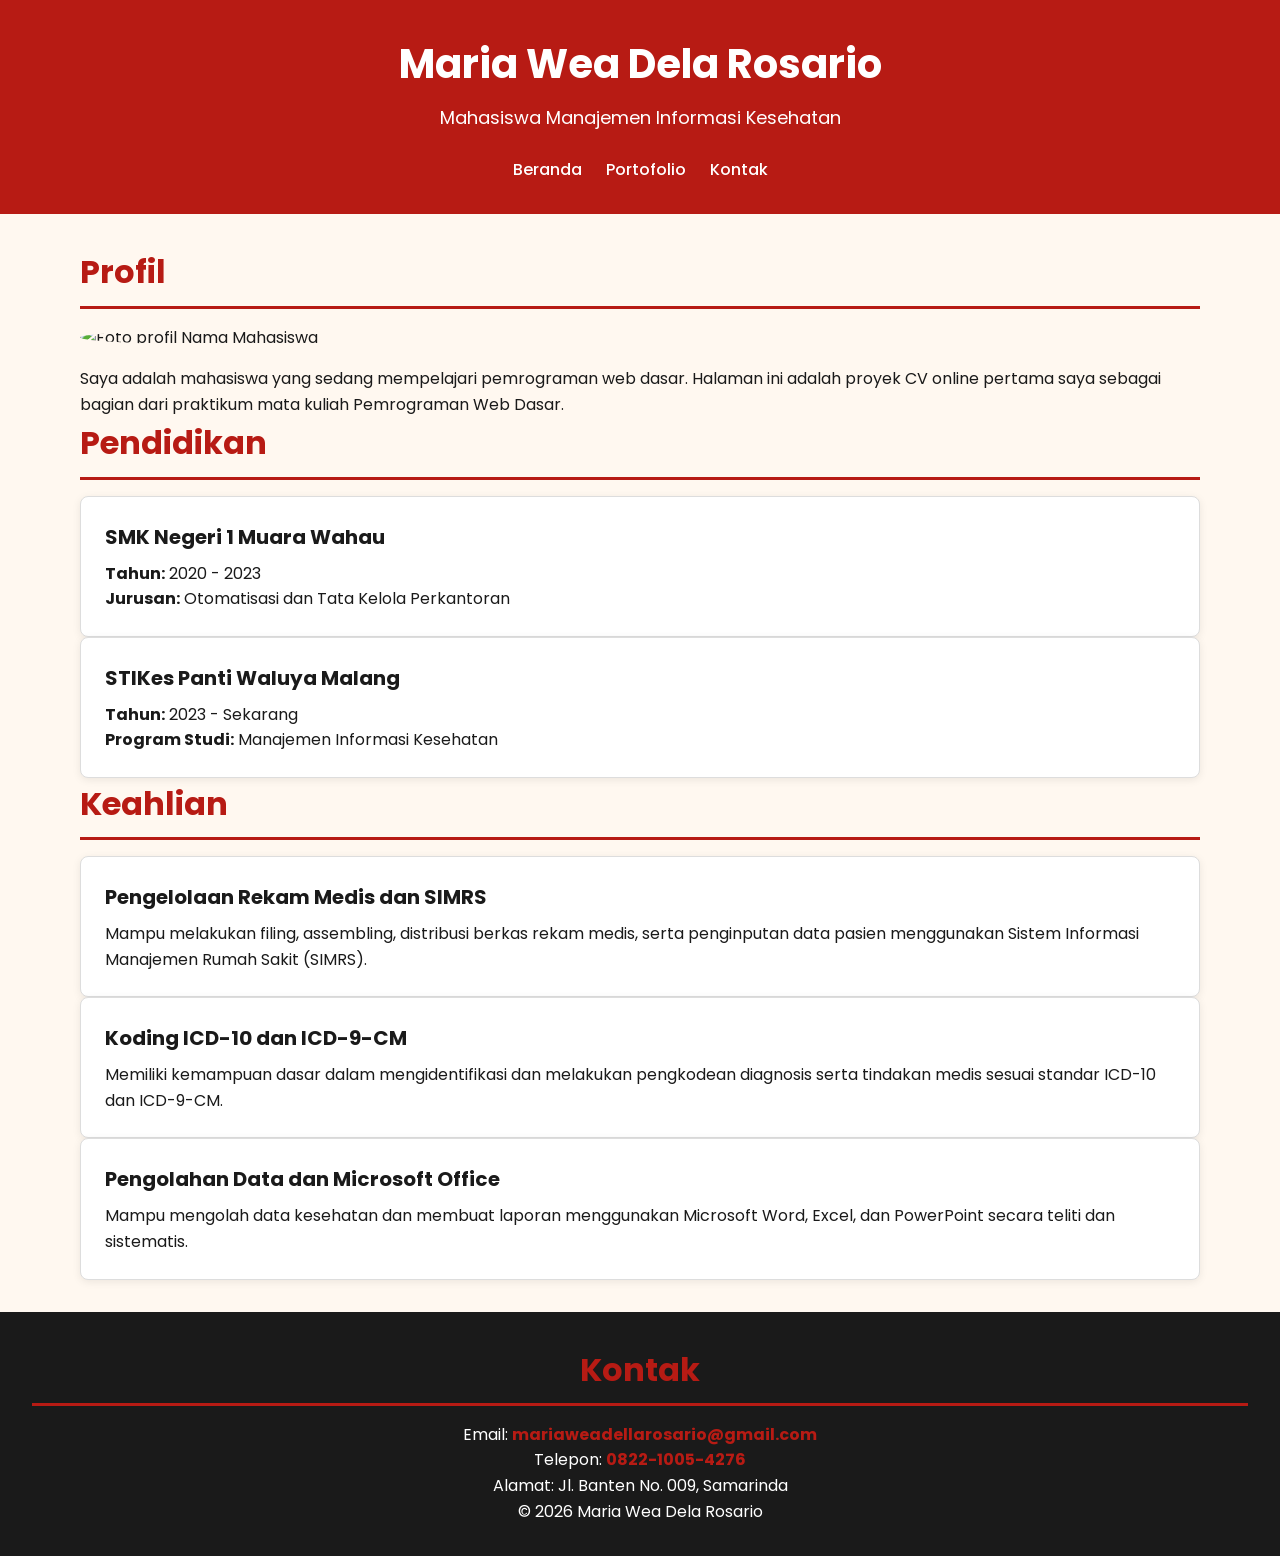
==== index.html @ 46ce523f "Tugas membuat CV" ====
<!DOCTYPE html>
<html lang="id">
<head>
    <meta charset="UTF-8">
    <meta name="viewport" content="width=device-width, initial-scale=1.0">
    <title>CV - Nama Mahasiswa</title>
    <link href="https://fonts.googleapis.com/css2?family=Poppins:wght@400;600&display=swap" rel="stylesheet">
    <link rel="stylesheet" href="css/style.css">
</head>
<body>
    <header>
        <h1>Maria Wea Dela Rosario</h1>
        <p>Mahasiswa Manajemen Informasi Kesehatan</p>
        <nav>
            <ul>
                <li><a href="index.html">Beranda</a></li>
                <li><a href="portofolio.html">Portofolio</a></li>
                <li><a href="#kontak">Kontak</a></li>
            </ul>
        </nav>
    </header>

    <main>
        <section id="profil">
            <h2>Profil</h2>
            <img src= "media/IMG_0029.JPG" alt="Foto profil Nama Mahasiswa">
            <p>Saya adalah mahasiswa yang sedang mempelajari pemrograman web dasar. 
            Halaman ini adalah proyek CV online pertama saya sebagai bagian dari praktikum 
            mata kuliah Pemrograman Web Dasar.</p>
        </section>

        <section id="pendidikan">
            <h2>Pendidikan</h2>
            <div class="kartu-container">
                <article class="kartu">
                    <h3>SMK Negeri 1 Muara Wahau</h3>
                    <p><strong>Tahun:</strong> 2020 - 2023</p>
                    <p><strong>Jurusan:</strong> Otomatisasi dan Tata Kelola Perkantoran</p>
                </article>
                <article class="kartu">
                    <h3>STIKes Panti Waluya Malang</h3>
                    <p><strong>Tahun:</strong> 2023 - Sekarang</p>
                    <p><strong>Program Studi:</strong> Manajemen Informasi Kesehatan</p>
                </article>
            </div>
        </section>

        <section id="keahlian">
            <h2>Keahlian</h2>
            <div class="kartu-container">
                <article class="kartu">
                    <h3>Pengelolaan Rekam Medis dan SIMRS</h3>
                    <p>Mampu melakukan filing, assembling, distribusi berkas rekam medis, serta penginputan data pasien menggunakan Sistem Informasi Manajemen Rumah Sakit (SIMRS).</p>
                </article>
                <article class="kartu">
                    <h3>Koding ICD-10 dan ICD-9-CM</h3>
                    <p>Memiliki kemampuan dasar dalam mengidentifikasi dan melakukan pengkodean diagnosis serta tindakan medis sesuai standar ICD-10 dan ICD-9-CM.</p>
                </article>
                <article class="kartu">
                    <h3>Pengolahan Data dan Microsoft Office</h3>
                    <p>Mampu mengolah data kesehatan dan membuat laporan menggunakan Microsoft Word, Excel, dan PowerPoint secara teliti dan sistematis.</p>
                </article>
            </div>
        </section>
    </main>

    <footer id="kontak">
        <h2>Kontak</h2>
        <p>Email: <strong>mariaweadellarosario@gmail.com</strong></p>
        <p>Telepon: <strong>0822-1005-4276</strong></p>
        <p>Alamat: Jl. Banten No. 009, Samarinda</p>
        <p>&copy; 2026 Maria Wea Dela Rosario</p>
    </footer>
</body>
</html>
---- css/style.css ----
* {
    margin: 0;
    padding: 0;
    box-sizing: border-box;
}

body {
    font-family: 'Poppins', sans-serif;
    background-color: #FFF8F0;
    color: #1a1a1a;
    line-height: 1.6;
}

header {
    background-color: #b71b14;
    color: #FFFFFF;
    text-align: center;
    padding: 2rem 1rem;  
}

header h1 {
    color: #FFFFFF;
    font-size: clamp(1.8rem, 4vw, 2.5rem);
    margin-bottom: 0.5rem;
}

header p {
    font-size: 1.125rem;
}

nav ul {
    list-style: none;
    margin-top: 1.5rem;
    display: block;
    text-align: center;
}

nav ul li {
    margin-bottom: 1rem;
}

nav ul li a {
    color: #FFFFFF;
    text-decoration: none;
    font-weight: 500;
}

main {
    width: 90%; 
    max-width: 75rem;
    margin: 2rem auto;
    padding: 0 1rem;
}

h2 {
    color: #b71b14;
    font-size: 1.5rem;
    margin-bottom: 1rem;
    border-bottom: 0.1875rem solid #b71b14; 
    padding-bottom: 0.5rem;
}

.grid-container {
    display: grid;
    grid-template-columns: 1fr;
    gap: 1.5rem;
}

.kartu {
    background-color: #FFFFFF;
    padding: 1.5rem;
    border: 0.0625rem solid #DDDDDD; 
    border-radius: 0.5rem; 
    box-shadow: 0 0.125rem 0.5rem rgba(0, 0, 0, 0.08); 
}

.kartu h3 {
    color: #1a1a1a;
    font-size: 1.25rem;
    margin-bottom: 0.5rem;
}

img {
    max-width: 100%;
    height: auto;
    display: block;
    margin: 1rem auto;
    border-radius: 50%;
}

table {
    width: 100%; 
    border-collapse: collapse;
    margin-top: 1rem;
    background-color: #FFFFFF;
}

thead {
    background-color: #b71b14;
    color: #FFFFFF;
}

th, td {
    padding: 0.75rem;
    text-align: left;
    border: 0.0625rem solid #DDDDDD; 
}

footer {
    background-color: #1a1a1a;
    color: #FFFFFF;
    text-align: center;
    padding: 2rem;
    margin-top: 2rem;
}

footer strong {
    color: #b71b14;
}

@media (min-width: 768px) {

    h2 {
        font-size: 2rem;
    }

    nav ul {
        display: flex;
        justify-content: center;
        gap: 1.5rem;
        text-align: unset;
    }

    nav ul li {
        margin-bottom: 0;
    }

    .grid-container {
        grid-template-columns: repeat(2, 1fr);
    }
}

@media (min-width: 1024px) {
    .grid-container {
        grid-template-columns: repeat(3, 1fr);
    }
}

/* ========================= */
/* TAMBAHAN BARU */
/* MEDIA QUERY LANDSCAPE */
/* ========================= */

@media (max-width: 768px) and (orientation: landscape) {

    header {
        padding: 1rem 0.5rem;
    }

    header h1 {
        font-size: 1.5rem;
    }

    header p {
        font-size: 1rem;
    }
}
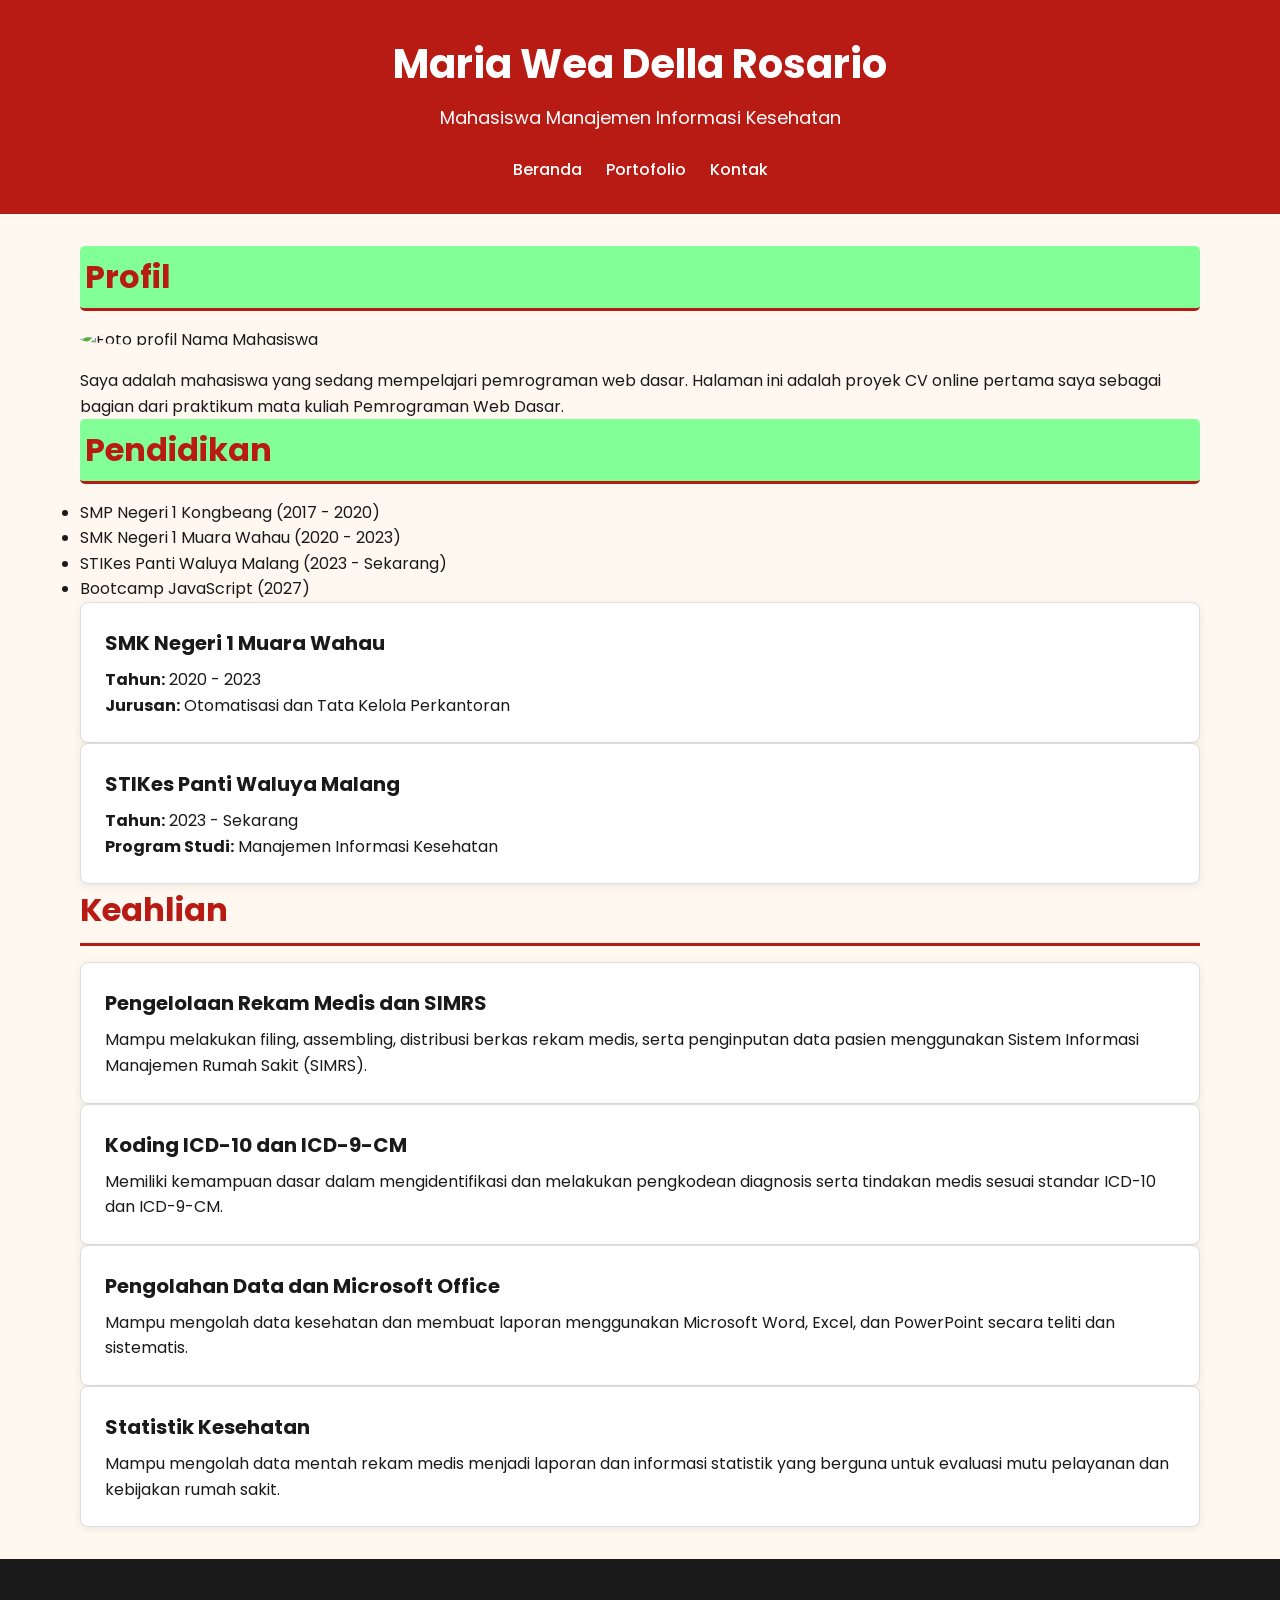
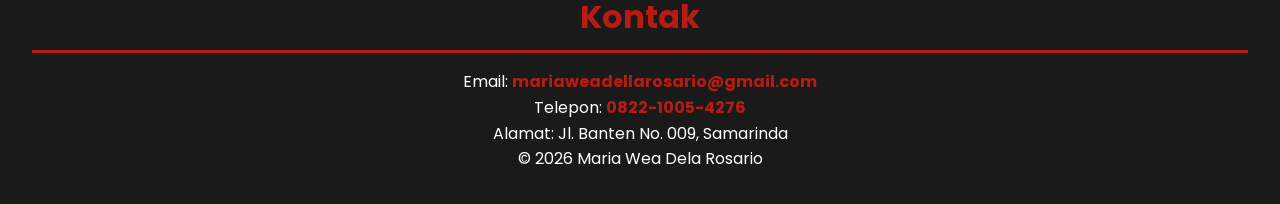
==== commit d73f554c: "Implementasi DOM Manipulation untuk konten dinamis Implementasi DOM Manipulation untuk konten dinami" ====
--- a/index.html
+++ b/index.html
@@ -1,4 +1,4 @@
-<!DOCTYPE html>
+ <!DOCTYPE html>
 <html lang="id">
 <head>
     <meta charset="UTF-8">
@@ -22,7 +22,7 @@
 
     <main>
         <section id="profil">
-            <h2>Profil</h2>
+            <h2 class="highlight">Profil</h2>
             <img src= "media/IMG_0029.JPG" alt="Foto profil Nama Mahasiswa">
             <p>Saya adalah mahasiswa yang sedang mempelajari pemrograman web dasar. 
             Halaman ini adalah proyek CV online pertama saya sebagai bagian dari praktikum 
@@ -31,6 +31,7 @@
 
         <section id="pendidikan">
             <h2>Pendidikan</h2>
+            <ul id="list-pendidikan"></ul>  
             <div class="kartu-container">
                 <article class="kartu">
                     <h3>SMK Negeri 1 Muara Wahau</h3>
@@ -71,5 +72,8 @@
         <p>Alamat: Jl. Banten No. 009, Samarinda</p>
         <p>&copy; 2026 Maria Wea Dela Rosario</p>
     </footer>
+    
+<script src="js/script.js"></script>
+
 </body>
 </html>
--- a/css/style.css
+++ b/css/style.css
@@ -146,11 +146,6 @@
     }
 }
 
-/* ========================= */
-/* TAMBAHAN BARU */
-/* MEDIA QUERY LANDSCAPE */
-/* ========================= */
-
 @media (max-width: 768px) and (orientation: landscape) {
 
     header {
@@ -164,4 +159,9 @@
     header p {
         font-size: 1rem;
     }
+}
+.highlight {
+    background-color: #82ff97;
+    padding: 5px;
+    border-radius: 5px;
 }
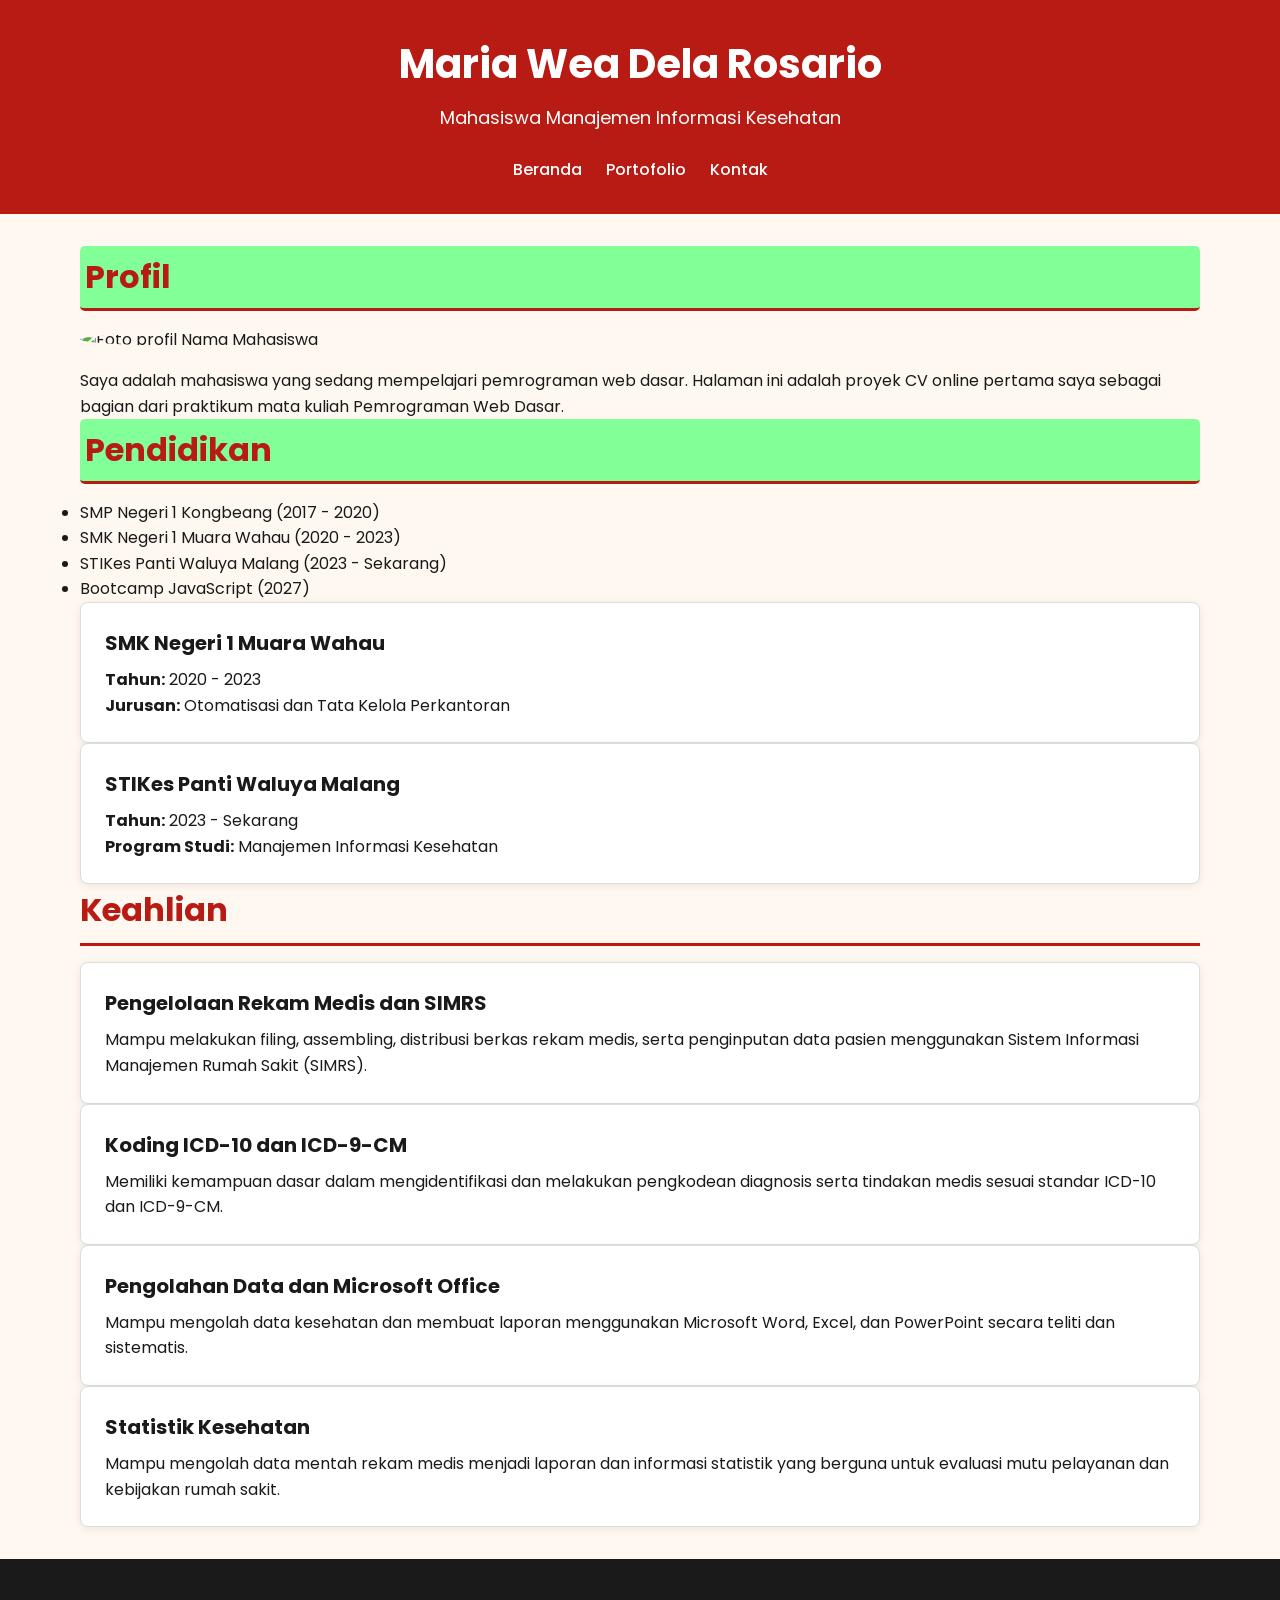
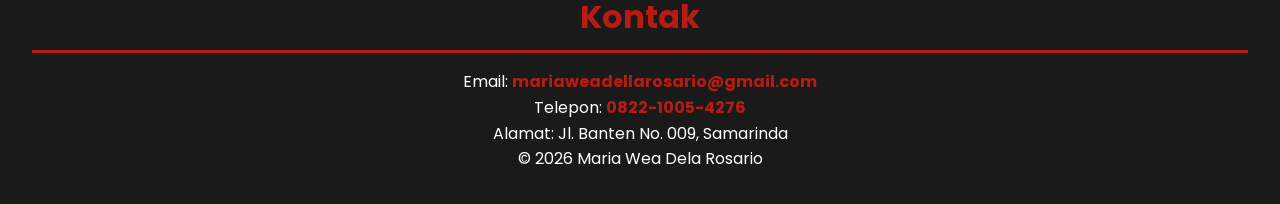
==== commit ed1bcb1c: "Menambahkan event handling dan interaktivitas Menambahkan event handling dan interaktivitas" ====
--- a/index.html
+++ b/index.html
@@ -11,10 +11,15 @@
     <header>
         <h1>Maria Wea Dela Rosario</h1>
         <p>Mahasiswa Manajemen Informasi Kesehatan</p>
+        <button id="hamburger"
+             aria-label="Buka Menu"
+             aria-expanded="false">
+             ☰
+        </button>
         <nav>
             <ul>
-                <li><a href="index.html">Beranda</a></li>
-                <li><a href="portofolio.html">Portofolio</a></li>
+                <li><a href="#profil">Beranda</a></li>
+                <li><a href="#keahlian">Portofolio</a></li>
                 <li><a href="#kontak">Kontak</a></li>
             </ul>
         </nav>
--- a/css/style.css
+++ b/css/style.css
@@ -164,4 +164,38 @@
     background-color: #82ff97;
     padding: 5px;
     border-radius: 5px;
+}
+
+#hamburger {
+    display: none;
+    background: none;
+    border: none;
+    color: rgb(248, 248, 248);
+    font-size: 2rem;
+    cursor: pointer;
+}
+
+@media (max-width: 768px) {
+
+    #hamburger {
+        display: block;
+        margin: 10px auto;
+    }
+
+    nav {
+        display: none;
+    }
+
+    nav.active {
+        display: block;
+    }
+
+    nav ul {
+        display: flex;
+        flex-direction: column;
+        gap: 10px;
+    }
+}
+.kartu {
+    transition: box-shadow 0.3s ease;
 }
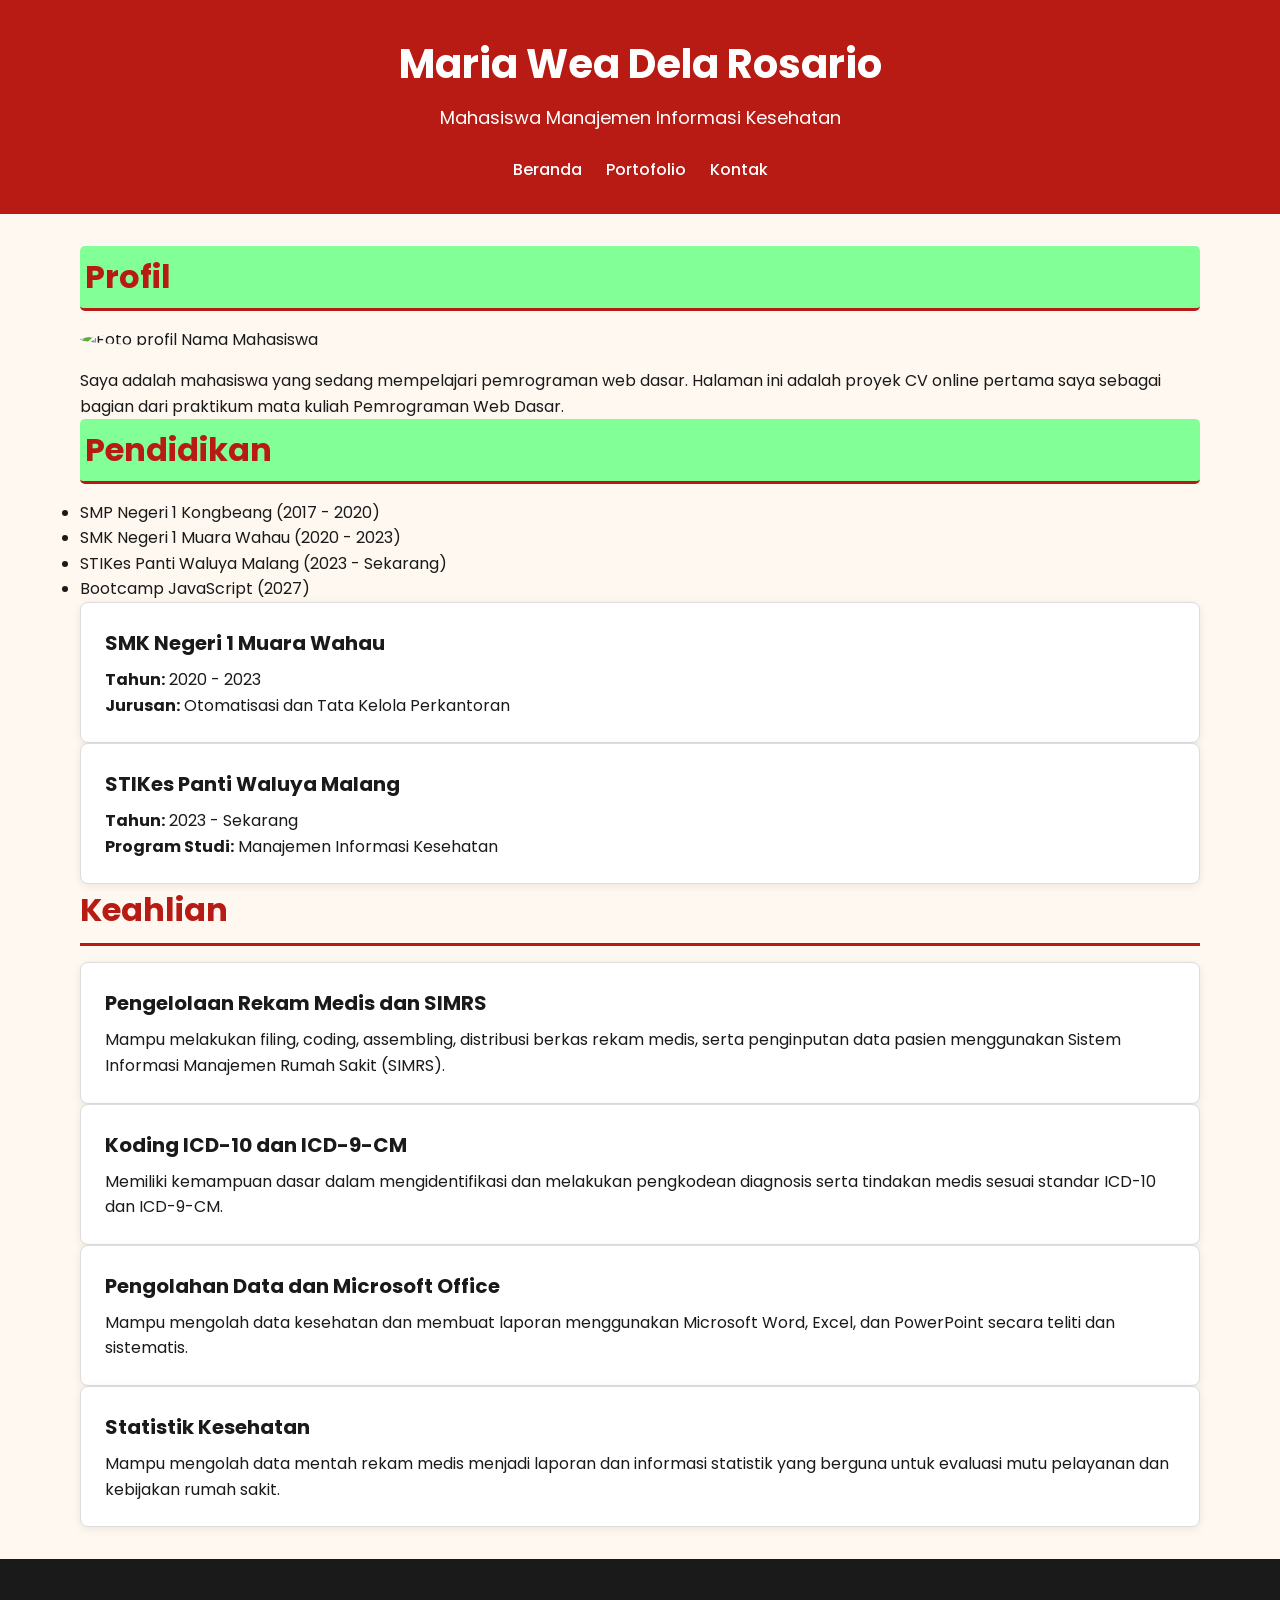
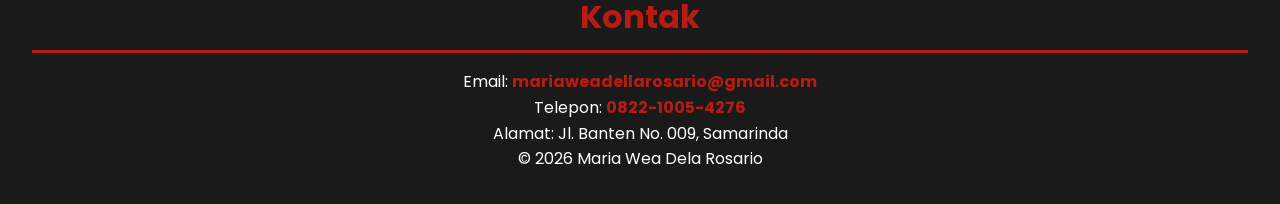
==== commit 05cf8332: "Menambahkan event handling dan interaktivitas Menambahkan event handling dan interaktivitas" ====
--- a/index.html
+++ b/index.html
@@ -56,7 +56,7 @@
             <div class="kartu-container">
                 <article class="kartu">
                     <h3>Pengelolaan Rekam Medis dan SIMRS</h3>
-                    <p>Mampu melakukan filing, assembling, distribusi berkas rekam medis, serta penginputan data pasien menggunakan Sistem Informasi Manajemen Rumah Sakit (SIMRS).</p>
+                    <p>Mampu melakukan filing, coding, assembling, distribusi berkas rekam medis, serta penginputan data pasien menggunakan Sistem Informasi Manajemen Rumah Sakit (SIMRS).</p>
                 </article>
                 <article class="kartu">
                     <h3>Koding ICD-10 dan ICD-9-CM</h3>
